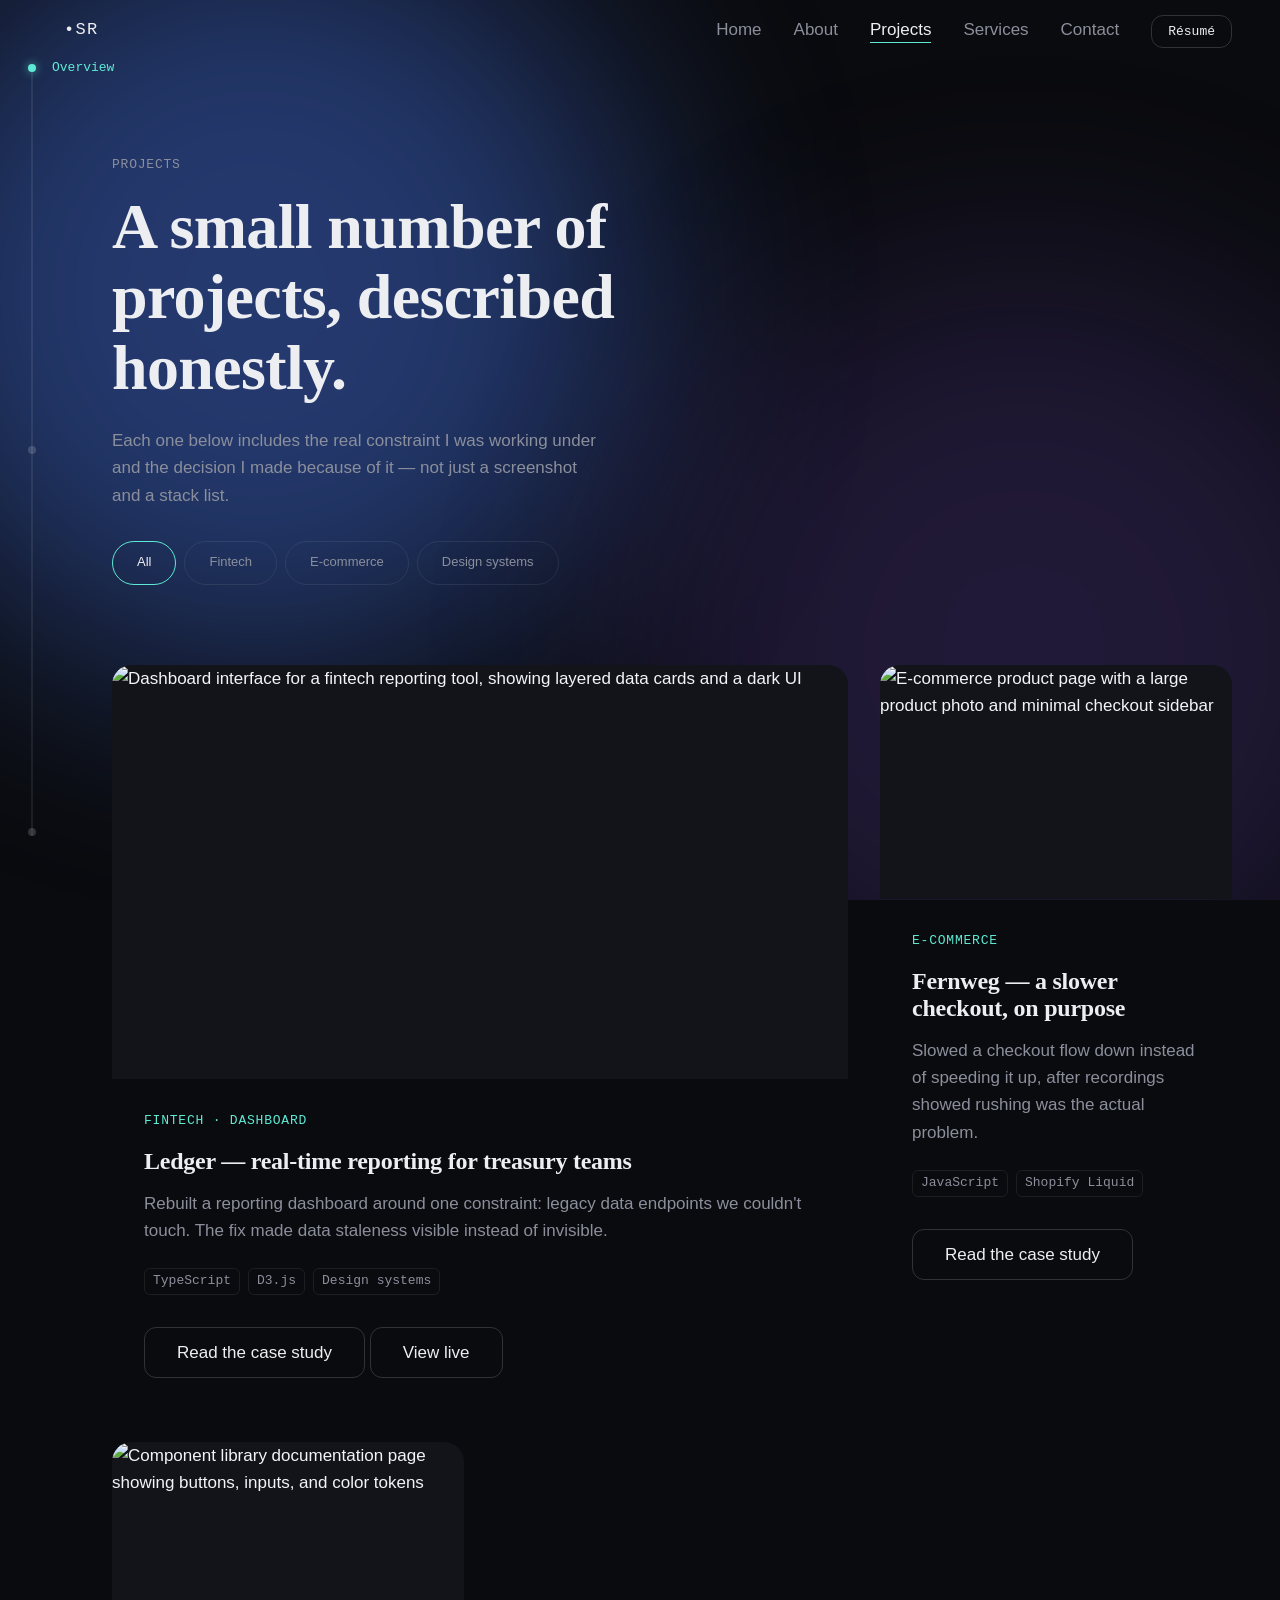
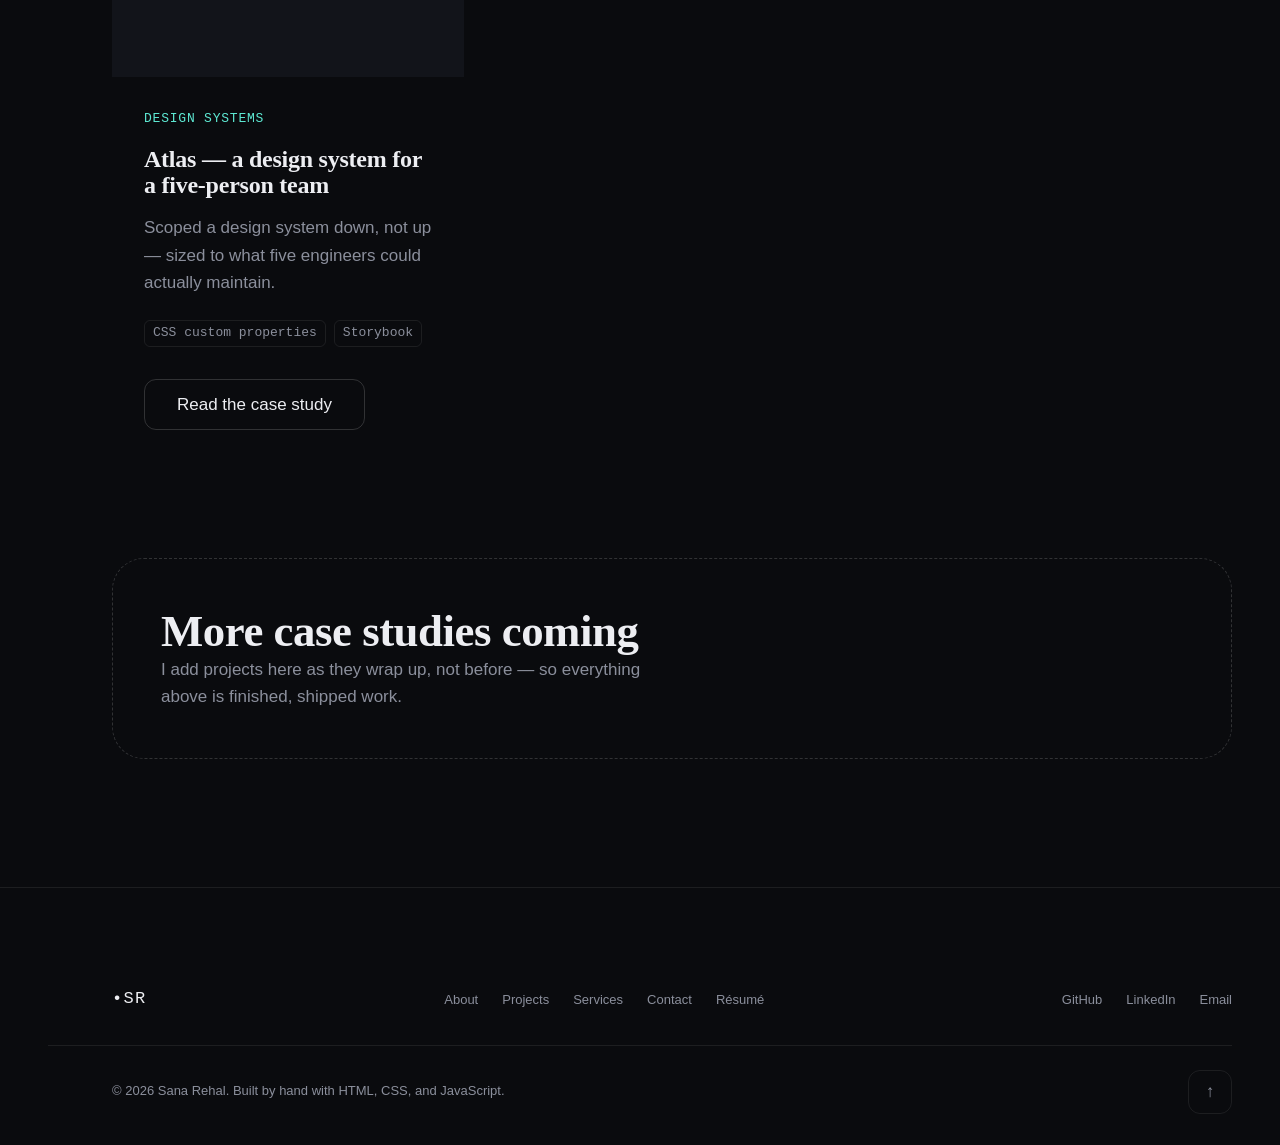
==== projects.html @ a18bfe00 "Build complete portfolio structure" ====
<!DOCTYPE html>
<html lang="en">
<head>
  <meta charset="UTF-8">
  <meta name="viewport" content="width=device-width, initial-scale=1.0">

  <title>Projects — Sana Rehal, Frontend Engineer</title>
  <meta name="description" content="Selected frontend engineering projects by Sana Rehal — fintech dashboards, e-commerce interfaces, and a design system, with the constraints and decisions behind each.">
  <meta name="author" content="Sana Rehal">

  <meta property="og:type" content="website">
  <meta property="og:title" content="Projects — Sana Rehal">
  <meta property="og:description" content="Selected work, with the reasoning behind it.">
  <meta property="og:image" content="assets/images/og-cover.jpg">

  <link rel="icon" type="image/svg+xml" href="assets/icons/favicon.svg">

  <link rel="stylesheet" href="css/base.css">
  <link rel="stylesheet" href="css/components.css">
  <link rel="stylesheet" href="css/pages.css">
</head>
<body class="page page--projects">

  <a class="u-skip-link" href="#main-content">Skip to main content</a>

  <div class="aurora" aria-hidden="true">
    <div class="aurora__source aurora__source--a"></div>
    <div class="aurora__source aurora__source--b"></div>
  </div>

  <div class="noise-layer" aria-hidden="true"></div>

  <nav class="depth-rail" aria-label="Page scroll progress">
    <div class="depth-rail__track">
      <div class="depth-rail__fill"></div>
    </div>
    <ul class="depth-rail__ticks" role="list">
      <li class="depth-rail__tick depth-rail__tick--active" data-section="projects-intro">
        <span class="depth-rail__label">Overview</span>
      </li>
      <li class="depth-rail__tick" data-section="projects-grid">
        <span class="depth-rail__label">Work</span>
      </li>
      <li class="depth-rail__tick" data-section="projects-future">
        <span class="depth-rail__label">Next up</span>
      </li>
    </ul>
  </nav>

  <header class="site-header">
    <nav class="nav" aria-label="Primary">
      <a class="nav__logo" href="index.html" aria-label="Sana Rehal — home">
        <span class="nav__logo-mark" aria-hidden="true">•SR</span>
      </a>
      <button class="nav__toggle" type="button" aria-expanded="false" aria-controls="nav-menu">
        <span class="u-visually-hidden">Open menu</span>
        <span class="nav__toggle-line" aria-hidden="true"></span>
        <span class="nav__toggle-line" aria-hidden="true"></span>
        <span class="nav__toggle-line" aria-hidden="true"></span>
      </button>
      <ul class="nav__menu" id="nav-menu" role="list">
        <li class="nav__item"><a class="nav__link" href="index.html">Home</a></li>
        <li class="nav__item"><a class="nav__link" href="about.html">About</a></li>
        <li class="nav__item"><a class="nav__link nav__link--current" href="projects.html" aria-current="page">Projects</a></li>
        <li class="nav__item"><a class="nav__link" href="services.html">Services</a></li>
        <li class="nav__item"><a class="nav__link" href="contact.html">Contact</a></li>
        <li class="nav__item"><a class="nav__link nav__link--resume" href="resume.html">Résumé</a></li>
      </ul>
    </nav>
  </header>

  <main id="main-content">

    <section class="projects-intro" id="projects-intro" aria-labelledby="projects-intro-heading">
      <p class="projects-intro__eyebrow">Projects</p>
      <h1 class="projects-intro__heading" id="projects-intro-heading">
        A small number of projects, described honestly.
      </h1>
      <p class="projects-intro__body">
        Each one below includes the real constraint I was working
        under and the decision I made because of it — not just a
        screenshot and a stack list.
      </p>

      <!-- Category filters -->
      <div class="project-filters" role="group" aria-label="Filter projects by category">
        <button class="project-filters__chip project-filters__chip--active" type="button" data-filter="all" aria-pressed="true">All</button>
        <button class="project-filters__chip" type="button" data-filter="fintech" aria-pressed="false">Fintech</button>
        <button class="project-filters__chip" type="button" data-filter="ecommerce" aria-pressed="false">E-commerce</button>
        <button class="project-filters__chip" type="button" data-filter="design-system" aria-pressed="false">Design systems</button>
      </div>
    </section>

    <section class="projects-grid-section" id="projects-grid" aria-label="Project list">
      <div class="project-grid">

        <!-- Project 1 — hero project, spans 8 columns -->
        <article
          class="project-card project-card--large"
          data-category="fintech"
          data-title="Ledger — real-time reporting for treasury teams"
          data-image="assets/images/project-placeholder-01.jpg"
          data-image-alt="Dashboard interface for a fintech reporting tool, showing layered data cards and a dark UI"
          data-full-description="Ledger's original dashboard was losing users to manual spreadsheet exports because the data displayed could be minutes or hours stale with no way to tell. The constraint was strict: five-year-old legacy data endpoints were out of scope for this project and couldn't be touched. The decision was to build an interface layer that made staleness itself visible — a small live/stale indicator tied to actual data timestamps, and a manual refresh action that was honest about what it could and couldn't guarantee. Export requests dropped by half within the first month after launch."
        >
          <div class="project-card__media" data-cursor-zone="blue">
            <img class="project-card__image" src="assets/images/project-placeholder-01.jpg" alt="Dashboard interface for a fintech reporting tool, showing layered data cards and a dark UI" width="1200" height="800" loading="lazy">
          </div>
          <div class="project-card__body">
            <p class="project-card__category font-mono">Fintech · Dashboard</p>
            <h2 class="project-card__title">Ledger — real-time reporting for treasury teams</h2>
            <p class="project-card__description">
              Rebuilt a reporting dashboard around one constraint: legacy
              data endpoints we couldn't touch. The fix made data
              staleness visible instead of invisible.
            </p>
            <ul class="project-card__tags" role="list">
              <li class="project-card__tag">TypeScript</li>
              <li class="project-card__tag">D3.js</li>
              <li class="project-card__tag">Design systems</li>
            </ul>
            <div class="project-card__links">
              <a class="btn btn--secondary" href="#" data-modal-trigger>Read the case study</a>
              <a class="btn btn--secondary" href="#" rel="noopener noreferrer">View live</a>
            </div>
          </div>
        </article>

        <!-- Project 2 — 4 columns -->
        <article
          class="project-card"
          data-category="ecommerce"
          data-title="Fernweg — a slower checkout, on purpose"
          data-image="assets/images/project-placeholder-02.jpg"
          data-image-alt="E-commerce product page with a large product photo and minimal checkout sidebar"
          data-full-description="Fernweg sells handmade travel goods and wanted a faster checkout — the usual answer. Session recordings showed the opposite problem: people were abandoning carts because the flow felt rushed for a considered, higher-priced purchase. The decision was to slow the checkout down deliberately — one clear step at a time, larger product imagery held through to payment — rather than compress it into a single page. Completed checkouts increased without any change to pricing or shipping."
        >
          <div class="project-card__media" data-cursor-zone="violet">
            <img class="project-card__image" src="assets/images/project-placeholder-02.jpg" alt="E-commerce product page with a large product photo and minimal checkout sidebar" width="1200" height="800" loading="lazy">
          </div>
          <div class="project-card__body">
            <p class="project-card__category font-mono">E-commerce</p>
            <h2 class="project-card__title">Fernweg — a slower checkout, on purpose</h2>
            <p class="project-card__description">
              Slowed a checkout flow down instead of speeding it up,
              after recordings showed rushing was the actual problem.
            </p>
            <ul class="project-card__tags" role="list">
              <li class="project-card__tag">JavaScript</li>
              <li class="project-card__tag">Shopify Liquid</li>
            </ul>
            <div class="project-card__links">
              <a class="btn btn--secondary" href="#" data-modal-trigger>Read the case study</a>
            </div>
          </div>
        </article>

        <!-- Project 3 — 4 columns -->
        <article
          class="project-card"
          data-category="design-system"
          data-title="Atlas — a design system for a five-person team"
          data-image="assets/images/project-placeholder-03.jpg"
          data-image-alt="Component library documentation page showing buttons, inputs, and color tokens"
          data-full-description="Most design system advice assumes a dedicated platform team. Atlas had to work for five engineers with no time to maintain a separate library. The decision was to keep the entire system in plain CSS custom properties and a handful of documented components, rather than a build-tooled package — deliberately smaller in scope than what's usually recommended, chosen because it matched the team's actual capacity to maintain it."
        >
          <div class="project-card__media" data-cursor-zone="blue">
            <img class="project-card__image" src="assets/images/project-placeholder-03.jpg" alt="Component library documentation page showing buttons, inputs, and color tokens" width="1200" height="800" loading="lazy">
          </div>
          <div class="project-card__body">
            <p class="project-card__category font-mono">Design systems</p>
            <h2 class="project-card__title">Atlas — a design system for a five-person team</h2>
            <p class="project-card__description">
              Scoped a design system down, not up — sized to what five
              engineers could actually maintain.
            </p>
            <ul class="project-card__tags" role="list">
              <li class="project-card__tag">CSS custom properties</li>
              <li class="project-card__tag">Storybook</li>
            </ul>
            <div class="project-card__links">
              <a class="btn btn--secondary" href="#" data-modal-trigger>Read the case study</a>
            </div>
          </div>
        </article>

        <p class="project-grid__empty" hidden>
          Nothing here yet in this category — try another filter, or see everything.
        </p>
      </div>
    </section>

    <!-- Future projects placeholder, broken out of the grid rhythm -->
    <section class="projects-future" id="projects-future" aria-labelledby="projects-future-heading">
      <div class="projects-future__card">
        <h2 class="projects-future__heading" id="projects-future-heading">More case studies coming</h2>
        <p class="projects-future__body">
          I add projects here as they wrap up, not before — so
          everything above is finished, shipped work.
        </p>
      </div>
    </section>

  </main>

  <!-- ============================================================
       Project detail modal — shared, populated from whichever card
       triggered it. Focus-trapped, Escape-dismissible (Design Bible
       rule 32). Hidden by default.
       ============================================================ -->
  <div class="project-modal" id="project-modal" role="dialog" aria-modal="true" aria-labelledby="project-modal-title" hidden>
    <div class="project-modal__dialog glass--modal">
      <button class="project-modal__close" type="button" aria-label="Close project details">✕</button>
      <img class="project-modal__image" src="" alt="">
      <p class="project-modal__category font-mono"></p>
      <h2 class="project-modal__title" id="project-modal-title"></h2>
      <p class="project-modal__full-description"></p>
    </div>
  </div>

  <footer class="site-footer">
    <div class="site-footer__top">
      <a class="site-footer__logo" href="index.html" aria-label="Sana Rehal — home">
        <span class="nav__logo-mark" aria-hidden="true">•SR</span>
      </a>
      <nav class="site-footer__links" aria-label="Footer">
        <ul class="site-footer__link-list" role="list">
          <li><a href="about.html">About</a></li>
          <li><a href="projects.html">Projects</a></li>
          <li><a href="services.html">Services</a></li>
          <li><a href="contact.html">Contact</a></li>
          <li><a href="resume.html">Résumé</a></li>
        </ul>
      </nav>
      <ul class="site-footer__social" role="list" aria-label="Social links">
        <li><a href="https://github.com/" target="_blank" rel="noopener noreferrer">GitHub</a></li>
        <li><a href="https://linkedin.com/" target="_blank" rel="noopener noreferrer">LinkedIn</a></li>
        <li><a href="mailto:hello@sanarehal.dev">Email</a></li>
      </ul>
    </div>
    <div class="site-footer__bottom">
      <p class="site-footer__copyright">
        © <span id="current-year">2026</span> Sana Rehal. Built by hand with HTML, CSS, and JavaScript.
      </p>
      <button class="site-footer__back-to-top" type="button" aria-label="Back to top">↑</button>
    </div>
  </footer>

  <div class="cursor-glow" aria-hidden="true"></div>

  <script src="js/main.js" defer></script>
  <script src="js/animations.js" defer></script>
  <script src="js/projects.js" defer></script>
</body>
</html>
---- css/base.css ----
/* ================================================================
   BASE.CSS
   Design tokens, reset, and global typography defaults ONLY.
   No component styling and no page-layout rules belong in this file
   (Design Bible §30 — CSS Architecture Philosophy). If a rule here
   starts describing how a specific component looks, it has drifted
   out of scope and belongs in components.css instead.
   ================================================================ */


/* ----------------------------------------------------------------
   1. DESIGN TOKENS
   Single source of truth for every color, spacing, radius, type,
   motion, and z-index value used anywhere in the project. Component
   and page CSS must always reference these variables — never a raw
   hex/px value (Design Bible rule 48).
   ---------------------------------------------------------------- */
:root {

  /* --- Color: void / panel base (Design Bible §18) --- */
  --bg-void: #0A0B0E;         /* primary page background — never pure #000 */
  --bg-panel: #12141A;        /* base surface under glass, before blur */
  --bg-panel-modal: #0E0F13;  /* slightly darker/denser glass for modals (§15) */

  /* --- Color: text --- */
  --text-primary: #EDEEF2;    /* never pure #FFF */
  --text-muted: #8B8F9C;
  --text-on-accent: #0A0B0E;  /* for text sitting on filled accent buttons */

  /* --- Color: the two named light sources (Design Bible §16) --- */
  --aurora-blue: #4C7FFF;     /* Aurora-A — cool, top-left, "arrival/thought" */
  --aurora-violet: #8B5CF6;   /* Aurora-B — warm, bottom-right, "output/craft" */

  /* --- Color: the single reserved signal color (Design Bible rule 2) --- */
  --accent-line: #5EEAD4;     /* depth rail + status dots ONLY. Never decorative. */

  /* --- Color: glass borders (Design Bible §14 — Elevation) --- */
  --glass-border-resting: rgba(255, 255, 255, 0.08);
  --glass-border-active: rgba(255, 255, 255, 0.16);

  /* --- Typography: font families (Design Bible §17) --- */
  --font-display: "Fraunces", Georgia, serif;         /* H1/H2 only */
  --font-body: "Inter", -apple-system, sans-serif;      /* UI + paragraphs */
  --font-mono: "JetBrains Mono", "SF Mono", monospace;  /* data, tags, wordmark */

  /* --- Typography: scale (Design Bible §17) --- */
  --text-h1: clamp(2.75rem, 5vw, 4.5rem);
  --text-h2: clamp(2rem, 3.5vw, 3rem);
  --text-h3: 1.5rem;
  --text-body: 1.0625rem;
  --text-small: 0.8125rem;

  /* --- Typography: line-height --- */
  --leading-display: 1.1;
  --leading-body: 1.6;

  /* --- Spacing: 8px base scale (Design Bible §12) --- */
  --space-1: 0.5rem;   /* 8px */
  --space-2: 1rem;     /* 16px */
  --space-3: 1.5rem;   /* 24px */
  --space-4: 2rem;     /* 32px */
  --space-5: 3rem;     /* 48px */
  --space-6: 4rem;     /* 64px */
  --space-7: 6rem;     /* 96px */
  --space-8: 8rem;     /* 128px */

  /* --- Radius: 4-step scale (Design Bible §11) --- */
  --radius-xs: 6px;
  --radius-sm: 12px;
  --radius-md: 20px;
  --radius-lg: 32px;
  --radius-pill: 999px; /* primary CTA only — see components.css */

  /* --- Elevation: blur levels (Design Bible §14 — max 2 values, ever) --- */
  --blur-level-1: 16px; /* resting glass */
  --blur-level-2: 24px; /* active/hovered glass */

  /* --- Grid (Design Bible §13) --- */
  --grid-max-width: 1440px;
  --grid-gutter: var(--space-3);

  /* --- Motion: durations (Design Bible §3 — only two speeds) --- */
  --duration-structural: 750ms;   /* page load, section reveal, page transitions */
  --duration-micro: 220ms;        /* hover, tilt, press */

  /* --- Motion: easing curves (Design Bible §3) --- */
  --ease-settle: cubic-bezier(0.16, 1, 0.3, 1);   /* structural: slight overshoot, then rest */
  --ease-linear-out: cubic-bezier(0.4, 0, 0.2, 1); /* micro-interactions: no overshoot */

  /* --- Z-index / layer system (Design Bible Layer System, §5 of Experience Architecture) --- */
  --z-void: 0;
  --z-aurora: 1;
  --z-noise: 2;
  --z-floating-objects: 3;
  --z-content: 10;
  --z-depth-rail: 20;
  --z-header: 25;
  --z-cursor-glow: 30;
  --z-overlay: 40;
}


/* ----------------------------------------------------------------
   2. FONT LOADING
   Self-hosted, woff2 only, font-display: swap, only weights actually
   used by the type hierarchy (Design Bible §39-40). Place the
   corresponding .woff2 files in /assets/fonts before launch — these
   declarations intentionally point at files that do not exist yet.
   ---------------------------------------------------------------- */
@font-face {
  font-family: "Fraunces";
  src: url("../assets/fonts/fraunces-regular.woff2") format("woff2");
  font-weight: 400;
  font-style: normal;
  font-display: swap;
}

@font-face {
  font-family: "Fraunces";
  src: url("../assets/fonts/fraunces-semibold.woff2") format("woff2");
  font-weight: 600;
  font-style: normal;
  font-display: swap;
}

@font-face {
  font-family: "Inter";
  src: url("../assets/fonts/inter-regular.woff2") format("woff2");
  font-weight: 400;
  font-style: normal;
  font-display: swap;
}

@font-face {
  font-family: "Inter";
  src: url("../assets/fonts/inter-medium.woff2") format("woff2");
  font-weight: 500;
  font-style: normal;
  font-display: swap;
}

@font-face {
  font-family: "Inter";
  src: url("../assets/fonts/inter-semibold.woff2") format("woff2");
  font-weight: 600;
  font-style: normal;
  font-display: swap;
}

@font-face {
  font-family: "JetBrains Mono";
  src: url("../assets/fonts/jetbrains-mono-regular.woff2") format("woff2");
  font-weight: 400;
  font-style: normal;
  font-display: swap;
}

@font-face {
  font-family: "JetBrains Mono";
  src: url("../assets/fonts/jetbrains-mono-medium.woff2") format("woff2");
  font-weight: 500;
  font-style: normal;
  font-display: swap;
}


/* ----------------------------------------------------------------
   3. RESET
   Minimal, modern reset — normalizes box model and removes default
   spacing without stripping semantics visitors depend on.
   ---------------------------------------------------------------- */
*,
*::before,
*::after {
  box-sizing: border-box;
  margin: 0;
  padding: 0;
}

html {
  /* Prevents iOS text-size-adjust weirdness without disabling zoom */
  -webkit-text-size-adjust: 100%;
  scroll-behavior: auto; /* native scroll only — no scroll-jacking, per Experience Architecture §6 */
}

body {
  min-height: 100vh;
  background-color: var(--bg-void);
  color: var(--text-primary);
  font-family: var(--font-body);
  font-size: var(--text-body);
  line-height: var(--leading-body);
  font-weight: 400;
  -webkit-font-smoothing: antialiased;
  overflow-x: hidden; /* guards against the floating/aurora layers ever forcing horizontal scroll */
}

img,
picture,
svg {
  display: block;
  max-width: 100%;
}

/* Images without explicit width/height still reserve space via
   aspect-ratio at the component level (pages.css / components.css) —
   this is a global fallback only. */
img {
  height: auto;
}

a {
  color: inherit;
  text-decoration: none;
}

button {
  font: inherit;
  color: inherit;
  background: none;
  border: none;
  cursor: pointer;
}

ul,
ol {
  list-style: none;
}

input,
textarea,
select {
  font: inherit;
  color: inherit;
}


/* ----------------------------------------------------------------
   4. GLOBAL TYPOGRAPHY DEFAULTS
   Element-level rules only. Component-specific type treatment
   (e.g. a card title's exact size) lives in components.css.
   ---------------------------------------------------------------- */
h1,
h2 {
  font-family: var(--font-display);
  line-height: var(--leading-display);
  font-weight: 600;
  letter-spacing: -0.01em;
}

h1 {
  font-size: var(--text-h1);
}

h2 {
  font-size: var(--text-h2);
}

h3,
h4 {
  font-family: var(--font-body);
  font-weight: 600;
  line-height: 1.3;
}

h3 {
  font-size: var(--text-h3);
}

p {
  font-family: var(--font-body);
}

/* Data/mono role — tags, dates, tech labels, depth-rail text
   (Design Bible §17). Applied via this class wherever mono content
   appears in components/pages. */
.font-mono {
  font-family: var(--font-mono);
  font-size: var(--text-small);
  letter-spacing: 0.02em;
}


/* ----------------------------------------------------------------
   5. FOCUS STATES
   Global, visible, on-brand focus ring — never removed
   (Design Bible rule 28). Uses the accent-line color since focus
   is a genuine status signal, consistent with §2's reservation of
   that color for signals only.
   ---------------------------------------------------------------- */
:focus-visible {
  outline: 2px solid var(--accent-line);
  outline-offset: 3px;
  border-radius: var(--radius-xs);
}

/* Remove the default focus ring only where :focus-visible is
   supported and not active — never remove focus styling outright. */
:focus:not(:focus-visible) {
  outline: none;
}


/* ----------------------------------------------------------------
   6. GLOBAL UTILITIES
   Layout/accessibility helpers only — never used for one-off visual
   styling that belongs in a component (Design Bible rule 46).
   ---------------------------------------------------------------- */

/* Visually hides content while keeping it available to assistive
   technology — used for icon-only buttons, decorative toggles, etc. */
.u-visually-hidden {
  position: absolute;
  width: 1px;
  height: 1px;
  padding: 0;
  margin: -1px;
  overflow: hidden;
  clip: rect(0, 0, 0, 0);
  white-space: nowrap;
  border: 0;
}

/* Skip-to-content link: visually hidden until focused, then snaps
   into view at the top of the viewport (Design Bible §27). */
.u-skip-link {
  position: absolute;
  top: -48px;
  left: var(--space-2);
  z-index: var(--z-overlay);
  padding: var(--space-1) var(--space-3);
  background-color: var(--bg-panel);
  color: var(--text-primary);
  border: 1px solid var(--glass-border-active);
  border-radius: var(--radius-sm);
  font-family: var(--font-body);
  font-weight: 500;
  transition: top var(--duration-micro) var(--ease-linear-out);
}

.u-skip-link:focus {
  top: var(--space-2);
}

/* Shared max-width content container. Component/page CSS composes
   with this rather than redefining max-width per section. */
.u-container {
  width: 100%;
  max-width: var(--grid-max-width);
  margin-inline: auto;
  padding-inline: var(--space-3);
}

@media (min-width: 768px) {
  .u-container {
    padding-inline: var(--space-5);
  }
}


/* ----------------------------------------------------------------
   7. REDUCED MOTION (global switch)
   The specific ambient/looping animations this disables live in
   components.css and animations.js; this block is the site-wide
   contract that those files must honor (Design Bible rule 24-25).
   ---------------------------------------------------------------- */
@media (prefers-reduced-motion: reduce) {
  *,
  *::before,
  *::after {
    animation-duration: 0.001ms !important;
    animation-iteration-count: 1 !important;
    transition-duration: 0.001ms !important;
    scroll-behavior: auto !important;
  }
}
---- css/components.css ----
/* ================================================================
   COMPONENTS.CSS
   Reusable, page-agnostic pieces only: glass system, nav, footer,
   buttons, cards, depth rail, decorative light/noise/cursor layers.
   A rule here must work correctly if the component is dropped into
   any page. Page-specific arrangement lives in pages.css instead
   (Design Bible §30).
   ================================================================ */


/* ----------------------------------------------------------------
   1. GLASS SYSTEM
   Three-tier hierarchy (Design Bible §15). Structural glass (nav,
   depth rail) never brightens on hover — it must stay a stable
   reference point. Content glass (cards) moves from Level 1 to
   Level 2 on hover/focus. Modal glass is visually distinct from both.
   Max 2 blur values exist site-wide — see --blur-level-1/2 in base.css.
   ---------------------------------------------------------------- */
.glass--structural {
  background-color: rgba(18, 20, 26, 0.72);
  backdrop-filter: blur(var(--blur-level-1));
  -webkit-backdrop-filter: blur(var(--blur-level-1));
  border: 1px solid var(--glass-border-resting);
}

.glass--content {
  background-color: rgba(18, 20, 26, 0.55);
  backdrop-filter: blur(var(--blur-level-1));
  -webkit-backdrop-filter: blur(var(--blur-level-1));
  border: 1px solid var(--glass-border-resting);
  transition: border-color var(--duration-micro) var(--ease-linear-out),
              background-color var(--duration-micro) var(--ease-linear-out);
}

.glass--content:hover,
.glass--content:focus-within {
  background-color: rgba(18, 20, 26, 0.68);
  backdrop-filter: blur(var(--blur-level-2));
  -webkit-backdrop-filter: blur(var(--blur-level-2));
  border-color: var(--glass-border-active);
}

.glass--modal {
  background-color: rgba(14, 15, 19, 0.86);
  backdrop-filter: blur(var(--blur-level-2));
  -webkit-backdrop-filter: blur(var(--blur-level-2));
  border: 1px solid var(--glass-border-active);
}

/* Fallback for browsers without backdrop-filter support: glass
   still reads as a solid, readable panel (Design Bible §27). */
@supports not (backdrop-filter: blur(1px)) {
  .glass--structural,
  .glass--content,
  .glass--modal {
    background-color: var(--bg-panel);
  }
}


/* ----------------------------------------------------------------
   2. DECORATIVE LIGHT / NOISE / CURSOR LAYERS
   Layer System order: void(0) → aurora(1) → noise(2) →
   floating(3) → content(10) → rail(20) → header(25) → cursor(30).
   These containers are populated/driven by main.js (scroll-reactive
   opacity) but their look and stacking are fully defined here.
   ---------------------------------------------------------------- */
.aurora {
  position: fixed;
  inset: 0;
  z-index: var(--z-aurora);
  overflow: hidden;
  pointer-events: none;
}

.aurora__source {
  position: absolute;
  width: 60vw;
  height: 60vw;
  max-width: 900px;
  max-height: 900px;
  border-radius: 50%;
  filter: blur(120px);
  will-change: opacity; /* transform is never animated on this layer — cost control */
}

.aurora__source--a {
  top: -10%;
  left: -10%;
  background: var(--aurora-blue);
  opacity: 0.35;
}

.aurora__source--b {
  bottom: -15%;
  right: -10%;
  background: var(--aurora-violet);
  opacity: 0.22; /* dimmer at rest on Home; strengthens on Projects/Services per page CSS */
}

.noise-layer {
  position: fixed;
  inset: 0;
  z-index: var(--z-noise);
  pointer-events: none;
  opacity: 0.03;
  mix-blend-mode: overlay;
  background-image: url("../assets/icons/noise.svg");
  background-repeat: repeat;
  background-size: 180px 180px;
}

.cursor-glow {
  position: fixed;
  top: 0;
  left: 0;
  z-index: var(--z-cursor-glow);
  width: 220px;
  height: 220px;
  border-radius: 50%;
  background: radial-gradient(circle, rgba(76, 127, 255, 0.16), transparent 70%);
  pointer-events: none;
  opacity: 0; /* toggled to 1 by main.js only on fine-pointer devices, over interactive zones */
  transform: translate(-50%, -50%);
  transition: opacity var(--duration-micro) var(--ease-linear-out);
}

/* Cursor glow is never rendered at all on coarse/touch pointers
   (Design Bible rule 26) — belt-and-suspenders alongside the JS
   feature detection in main.js. */
@media (hover: none), (pointer: coarse) {
  .cursor-glow {
    display: none;
  }
}

@media (prefers-reduced-motion: reduce) {
  .aurora__source {
    animation: none !important;
  }
}


/* ----------------------------------------------------------------
   3. DEPTH RAIL
   The site's signature motif (Design Bible §7). Fixed, full-height
   vertical instrument on desktop; relocates to a horizontal bar
   under the header on mobile (Design Bible §7 of Experience
   Architecture — Mobile-First Interaction Strategy).
   ---------------------------------------------------------------- */
.depth-rail {
  position: fixed;
  z-index: var(--z-depth-rail);
  top: 0;
  left: 0;
  height: 100vh;
  width: 64px;
  display: flex;
  flex-direction: column;
  align-items: center;
  padding-block: var(--space-6);
}

.depth-rail__track {
  position: relative;
  width: 2px;
  flex: 1;
  background-color: var(--glass-border-resting);
  border-radius: var(--radius-xs);
  overflow: hidden;
}

.depth-rail__fill {
  position: absolute;
  top: 0;
  left: 0;
  width: 100%;
  height: 0%; /* driven by main.js scroll listener, rAF-throttled */
  background-color: var(--accent-line);
  box-shadow: 0 0 8px rgba(94, 234, 212, 0.6);
  transition: height var(--duration-micro) linear;
}

.depth-rail__ticks {
  position: absolute;
  top: var(--space-6);
  bottom: var(--space-6);
  left: 50%;
  display: flex;
  flex-direction: column;
  justify-content: space-between;
  transform: translateX(-50%);
}

.depth-rail__tick {
  position: relative;
  width: 8px;
  height: 8px;
  border-radius: 50%;
  background-color: var(--glass-border-active);
  transition: background-color var(--duration-micro) var(--ease-linear-out),
              box-shadow var(--duration-micro) var(--ease-linear-out);
}

.depth-rail__tick--active {
  background-color: var(--accent-line);
  box-shadow: 0 0 10px rgba(94, 234, 212, 0.7);
}

.depth-rail__label {
  position: absolute;
  left: var(--space-3);
  top: 50%;
  transform: translateY(-50%);
  white-space: nowrap;
  font-family: var(--font-mono);
  font-size: var(--text-small);
  color: var(--text-muted);
  opacity: 0;
  pointer-events: none;
  transition: opacity var(--duration-micro) var(--ease-linear-out);
}

.depth-rail__tick--active .depth-rail__label {
  color: var(--accent-line);
  opacity: 1;
}

/* Mobile: rail becomes a slim horizontal bar under the header
   rather than a rotated version of the desktop rail — same
   function (position + label), different geometry appropriate to
   a narrow viewport (Design Bible / Mobile-First Interaction Strategy). */
@media (max-width: 767px) {
  .depth-rail {
    top: 64px; /* sits directly under the fixed header */
    left: 0;
    width: 100%;
    height: 3px;
    flex-direction: row;
    padding: 0;
  }

  .depth-rail__track {
    width: 100%;
    height: 100%;
  }

  .depth-rail__fill {
    width: 0%;
    height: 100%;
  }

  .depth-rail__ticks {
    display: none; /* current-section label shown in header instead on mobile */
  }
}


/* ----------------------------------------------------------------
   4. SITE HEADER / PRIMARY NAVIGATION
   Sticky glass bar, structural glass tier (never brightens).
   Underline draws from the cursor's entry direction via a JS-set
   custom property (--underline-origin), set in animations.js.
   ---------------------------------------------------------------- */
.site-header {
  position: sticky;
  top: 0;
  z-index: var(--z-header);
}

.nav {
  display: flex;
  align-items: center;
  justify-content: space-between;
  gap: var(--space-3);
  padding: var(--space-2) var(--space-3);
  margin-inline: auto;
  max-width: var(--grid-max-width);
}

@media (min-width: 768px) {
  .nav {
    padding: var(--space-2) var(--space-5);
  }
}

.nav__logo {
  display: inline-flex;
  align-items: center;
}

.nav__logo-mark {
  font-family: var(--font-mono);
  font-weight: 500;
  font-size: var(--text-body);
  letter-spacing: 0.08em;
  color: var(--text-primary);
}

/* Hamburger toggle — visible only below the desktop breakpoint */
.nav__toggle {
  display: flex;
  flex-direction: column;
  justify-content: center;
  gap: 5px;
  width: 44px;
  height: 44px; /* 44px minimum touch target, Design Bible Mobile-First Strategy */
  padding: 0;
}

.nav__toggle-line {
  display: block;
  width: 22px;
  height: 1.5px;
  background-color: var(--text-primary);
  transition: transform var(--duration-micro) var(--ease-linear-out),
              opacity var(--duration-micro) var(--ease-linear-out);
}

.nav__toggle[aria-expanded="true"] .nav__toggle-line:nth-child(2) {
  transform: translateY(6.5px) rotate(45deg);
}

.nav__toggle[aria-expanded="true"] .nav__toggle-line:nth-child(3) {
  opacity: 0;
}

.nav__toggle[aria-expanded="true"] .nav__toggle-line:nth-child(4) {
  transform: translateY(-6.5px) rotate(-45deg);
}

@media (min-width: 768px) {
  .nav__toggle {
    display: none;
  }
}

/* Menu: full-screen glass drawer on mobile, inline row on desktop */
.nav__menu {
  position: fixed;
  inset: 0;
  z-index: var(--z-overlay);
  display: flex;
  flex-direction: column;
  align-items: center;
  justify-content: center;
  gap: var(--space-4);
  background-color: rgba(10, 11, 14, 0.96);
  backdrop-filter: blur(var(--blur-level-2));
  -webkit-backdrop-filter: blur(var(--blur-level-2));
  transform: translateX(100%);
  transition: transform var(--duration-structural) var(--ease-settle);
}

.nav__menu.is-open {
  transform: translateX(0);
}

@media (min-width: 768px) {
  .nav__menu {
    position: static;
    inset: auto;
    z-index: auto;
    flex-direction: row;
    gap: var(--space-4);
    background: none;
    backdrop-filter: none;
    -webkit-backdrop-filter: none;
    transform: none;
    transition: none;
  }
}

.nav__link {
  position: relative;
  font-size: var(--text-body);
  color: var(--text-muted);
  padding-bottom: 4px;
  transition: color var(--duration-micro) var(--ease-linear-out);
}

.nav__link::after {
  content: "";
  position: absolute;
  left: 0;
  bottom: 0;
  width: 100%;
  height: 1px;
  background-color: var(--accent-line);
  transform: scaleX(0);
  transform-origin: var(--underline-origin, left);
  transition: transform var(--duration-micro) var(--ease-linear-out);
}

.nav__link:hover,
.nav__link:focus-visible {
  color: var(--text-primary);
}

.nav__link:hover::after,
.nav__link:focus-visible::after {
  transform: scaleX(1);
}

.nav__link--current {
  color: var(--text-primary);
}

.nav__link--current::after {
  transform: scaleX(1);
  transform-origin: left;
}

.nav__link--resume {
  font-family: var(--font-mono);
  font-size: var(--text-small);
  color: var(--text-primary);
  border: 1px solid var(--glass-border-active);
  border-radius: var(--radius-sm);
  padding: var(--space-1) var(--space-2);
}

.nav__link--resume::after {
  display: none; /* this link is styled as a small button, not an underline link */
}


/* ----------------------------------------------------------------
   5. BUTTONS
   Two tiers only (Design Bible §19, rule 11-12). Primary: filled,
   pill radius, slow internal gradient drift. Secondary: glass
   outline, --radius-sm. Magnetic pull + ripple are applied via
   animations.js on fine-pointer devices only.
   ---------------------------------------------------------------- */
.btn {
  display: inline-flex;
  align-items: center;
  justify-content: center;
  gap: var(--space-1);
  padding: var(--space-2) var(--space-4);
  font-family: var(--font-body);
  font-weight: 500;
  font-size: var(--text-body);
  line-height: 1;
  transition: transform var(--duration-micro) var(--ease-linear-out),
              background-position var(--duration-micro) var(--ease-linear-out),
              border-color var(--duration-micro) var(--ease-linear-out);
}

.btn:active {
  transform: scale(0.98);
}

.btn--primary {
  border-radius: var(--radius-pill);
  color: var(--text-on-accent);
  background-image: linear-gradient(
    100deg,
    var(--aurora-blue) 0%,
    var(--aurora-violet) 50%,
    var(--aurora-blue) 100%
  );
  background-size: 200% 100%;
  background-position: 0% 0%;
  animation: btn-gradient-drift 8s linear infinite;
}

.btn--primary:hover,
.btn--primary:focus-visible {
  animation-duration: 3s; /* motion speeds up in response to attention, not on its own */
}

@keyframes btn-gradient-drift {
  to {
    background-position: 200% 0%;
  }
}

.btn--secondary {
  border-radius: var(--radius-sm);
  color: var(--text-primary);
  background-color: transparent;
  border: 1px solid var(--glass-border-active);
}

.btn--secondary:hover,
.btn--secondary:focus-visible {
  border-color: var(--accent-line);
}

@media (prefers-reduced-motion: reduce) {
  .btn--primary {
    animation: none;
    background-position: 0% 0%;
  }
}


/* ----------------------------------------------------------------
   6. PROJECT CARD
   Content-glass tier. Data-driven structure so new projects never
   require new layout code (Design Bible rule 49). Cursor-relative
   tilt + glow-from-cursor-position are applied by animations.js on
   projects.html only (Design Bible — signature interaction unique
   to that page); this base card styling is shared everywhere a card
   appears, including the Home teaser.
   ---------------------------------------------------------------- */
.project-card {
  display: flex;
  flex-direction: column;
  border-radius: var(--radius-md);
  overflow: hidden;
}

.project-card__media {
  aspect-ratio: 3 / 2;
  overflow: hidden;
  background-color: var(--bg-panel);
}

.project-card__image {
  width: 100%;
  height: 100%;
  object-fit: cover;
  filter: saturate(0.9) contrast(1.05) hue-rotate(-2deg); /* cool duotone pass, Design Bible §8 */
}

.project-card__body {
  padding: var(--space-4);
  display: flex;
  flex-direction: column;
  gap: var(--space-2);
}

.project-card__category {
  font-family: var(--font-mono);
  font-size: var(--text-small);
  color: var(--accent-line);
  text-transform: uppercase;
  letter-spacing: 0.06em;
}

.project-card__title {
  font-size: var(--text-h3);
  font-weight: 600;
}

.project-card__description {
  color: var(--text-muted);
  line-height: var(--leading-body);
}

.project-card__tags {
  display: flex;
  flex-wrap: wrap;
  gap: var(--space-1);
  margin-top: var(--space-1);
}

.project-card__tag {
  font-family: var(--font-mono);
  font-size: var(--text-small);
  color: var(--text-muted);
  border: 1px solid var(--glass-border-resting);
  border-radius: var(--radius-xs);
  padding: 2px var(--space-1);
}

.project-card__links {
  margin-top: var(--space-2);
}


/* ----------------------------------------------------------------
   7. SITE FOOTER
   Minimal, shared across every page (Design Bible / Experience
   Architecture footer spec).
   ---------------------------------------------------------------- */
.site-footer {
  position: relative;
  z-index: var(--z-content);
  padding: var(--space-6) var(--space-3) var(--space-4);
  border-top: 1px solid var(--glass-border-resting);
}

@media (min-width: 768px) {
  .site-footer {
    padding: var(--space-7) var(--space-5) var(--space-4);
  }
}

.site-footer__top {
  display: flex;
  flex-direction: column;
  gap: var(--space-4);
  max-width: var(--grid-max-width);
  margin-inline: auto;
  padding-bottom: var(--space-4);
}

@media (min-width: 768px) {
  .site-footer__top {
    flex-direction: row;
    align-items: center;
    justify-content: space-between;
  }
}

.site-footer__link-list,
.site-footer__social {
  display: flex;
  flex-wrap: wrap;
  gap: var(--space-3);
}

.site-footer__link-list a,
.site-footer__social a {
  color: var(--text-muted);
  font-size: var(--text-small);
  transition: color var(--duration-micro) var(--ease-linear-out);
}

.site-footer__link-list a:hover,
.site-footer__social a:hover,
.site-footer__link-list a:focus-visible,
.site-footer__social a:focus-visible {
  color: var(--text-primary);
}

.site-footer__bottom {
  display: flex;
  flex-direction: column;
  gap: var(--space-2);
  align-items: flex-start;
  max-width: var(--grid-max-width);
  margin-inline: auto;
  padding-top: var(--space-3);
  border-top: 1px solid var(--glass-border-resting);
}

@media (min-width: 768px) {
  .site-footer__bottom {
    flex-direction: row;
    align-items: center;
    justify-content: space-between;
  }
}

.site-footer__copyright {
  font-size: var(--text-small);
  color: var(--text-muted);
}

.site-footer__back-to-top {
  width: 44px;
  height: 44px;
  border-radius: var(--radius-sm);
  border: 1px solid var(--glass-border-resting);
  color: var(--text-muted);
  transition: color var(--duration-micro) var(--ease-linear-out),
              border-color var(--duration-micro) var(--ease-linear-out);
}

.site-footer__back-to-top:hover,
.site-footer__back-to-top:focus-visible {
  color: var(--accent-line);
  border-color: var(--accent-line);
}
---- css/pages.css ----
/* ================================================================
   PAGES.CSS
   Layout and arrangement ONLY — how existing components are placed
   on a given page. Never redefines a component's own visual identity
   (that belongs in components.css). Organized by page, in build
   order; sections are appended here as each page is built.
   (Design Bible §30 — CSS Architecture Philosophy)
   ================================================================ */


/* ================================================================
   HOME (index.html)
   Four-act structure: Arrival → Approach → Proof → Next. Mapped
   1:1 to the depth rail's tick labels in the HTML.
   ================================================================ */

/* ----------------------------------------------------------------
   Shared page-level content wrapper. Leaves room for the depth
   rail on desktop so content never sits underneath it.
   ---------------------------------------------------------------- */
.page--home .aurora__source--a {
  opacity: 0.4; /* Aurora-A is strongest on Home + About intro — Design Bible §16 */
}

main {
  position: relative;
  z-index: var(--z-content);
}

@media (min-width: 768px) {
  main,
  .site-header .nav,
  .site-footer__top,
  .site-footer__bottom {
    padding-left: 64px; /* clears the fixed desktop depth rail */
  }
}

@media (max-width: 767px) {
  main {
    padding-top: 3px; /* clears the fixed mobile depth rail bar */
  }
}


/* ----------------------------------------------------------------
   ACT I — Hero
   Asymmetric split: text anchored left (~55%), portrait bleeds off
   the right edge inside a layered glass capsule. Never centered,
   never symmetric (Design Bible rule 16).
   ---------------------------------------------------------------- */
.hero {
  display: grid;
  grid-template-columns: 1fr;
  gap: var(--space-6);
  align-items: center;
  max-width: var(--grid-max-width);
  margin-inline: auto;
  padding: var(--space-6) var(--space-3) var(--space-7);
  min-height: 80vh;
}

@media (min-width: 768px) {
  .hero {
    grid-template-columns: 55% 45%;
    padding: var(--space-7) var(--space-5) var(--space-8);
    min-height: 88vh;
  }
}

.hero__content {
  display: flex;
  flex-direction: column;
  gap: var(--space-3);
  order: 2; /* mobile: portrait above headline, per Mobile-First Strategy */
}

@media (min-width: 768px) {
  .hero__content {
    order: 1;
  }
}

.hero__eyebrow {
  display: inline-flex;
  align-items: center;
  gap: var(--space-1);
  font-family: var(--font-mono);
  font-size: var(--text-small);
  color: var(--text-muted);
  text-transform: uppercase;
  letter-spacing: 0.06em;
}

.hero__status-dot {
  width: 6px;
  height: 6px;
  border-radius: 50%;
  background-color: var(--accent-line);
  box-shadow: 0 0 6px rgba(94, 234, 212, 0.7);
}

.hero__heading {
  max-width: 14ch;
}

.hero__story {
  max-width: 46ch;
  color: var(--text-muted);
  font-size: 1.125rem;
}

.hero__actions {
  display: flex;
  flex-wrap: wrap;
  gap: var(--space-2);
  margin-top: var(--space-2);
}

.hero__portrait {
  order: 1;
  position: relative;
  width: 100%;
  /* Bleeds off the viewport edge on desktop — intentionally cropped,
     not a shrunk, centered version of itself (Design Bible rule 16). */
  justify-self: center;
}

@media (min-width: 768px) {
  .hero__portrait {
    order: 2;
    justify-self: end;
    width: 110%;
    margin-right: -10%;
  }
}

.hero__portrait-glass {
  position: relative;
  border-radius: var(--radius-lg);
  overflow: hidden;
  aspect-ratio: 4 / 5;
  background-color: var(--bg-panel);
  border: 1px solid var(--glass-border-resting);
  /* Slow idle drift, independent of and out of phase with the aurora
     layer (Design Bible / Experience Architecture §2). */
  animation: hero-portrait-drift 12s var(--ease-linear-out) infinite alternate;
}

@keyframes hero-portrait-drift {
  from {
    transform: translateY(0);
  }
  to {
    transform: translateY(-10px);
  }
}

.hero__portrait-image {
  width: 100%;
  height: 100%;
  object-fit: cover;
  filter: saturate(0.9) contrast(1.05) hue-rotate(-2deg);
}

@media (prefers-reduced-motion: reduce) {
  .hero__portrait-glass {
    animation: none;
  }
}


/* ----------------------------------------------------------------
   Approach
   Three peer items — content is genuinely equal in weight, so an
   even 3-column split is the correct (not default-by-laziness)
   choice here (Design Bible §13).
   ---------------------------------------------------------------- */
.approach {
  max-width: var(--grid-max-width);
  margin-inline: auto;
  padding: var(--space-7) var(--space-3);
}

@media (min-width: 768px) {
  .approach {
    padding: var(--space-7) var(--space-5);
  }
}

.approach__heading {
  max-width: 22ch;
  margin-bottom: var(--space-5);
}

.approach__list {
  display: grid;
  grid-template-columns: 1fr;
  gap: var(--space-4);
}

@media (min-width: 768px) {
  .approach__list {
    grid-template-columns: repeat(3, 1fr);
    gap: var(--space-3);
  }
}

.approach__item {
  display: flex;
  flex-direction: column;
  gap: var(--space-1);
  padding: var(--space-3);
  border-top: 1px solid var(--glass-border-resting);
}

.approach__item-body {
  color: var(--text-muted);
}


/* ----------------------------------------------------------------
   ACT III preview — Featured work
   8/4 hierarchy carried over from the Projects page grid rule, even
   in single-card teaser form (Design Bible §13).
   ---------------------------------------------------------------- */
.featured-work {
  max-width: var(--grid-max-width);
  margin-inline: auto;
  padding: var(--space-6) var(--space-3) var(--space-7);
}

@media (min-width: 768px) {
  .featured-work {
    padding: var(--space-6) var(--space-5) var(--space-8);
  }
}

.featured-work__header {
  display: flex;
  flex-direction: column;
  gap: var(--space-1);
  margin-bottom: var(--space-4);
}

@media (min-width: 768px) {
  .featured-work__header {
    flex-direction: row;
    align-items: baseline;
    justify-content: space-between;
  }
}

.featured-work__all-link {
  font-family: var(--font-mono);
  font-size: var(--text-small);
  color: var(--accent-line);
  white-space: nowrap;
}

.project-card--featured {
  display: grid;
  grid-template-columns: 1fr;
}

@media (min-width: 768px) {
  .project-card--featured {
    grid-template-columns: 8fr 4fr; /* the 8/4 hierarchy split, applied here as columns */
  }

  .project-card--featured .project-card__media {
    aspect-ratio: auto;
    height: 100%;
  }
}


/* ----------------------------------------------------------------
   ACT V preview — Closing CTA
   Calm, centered, deliberately quiet — the one section on Home
   allowed to be symmetric, since by this point the asymmetric
   hero has already made its point (Design Bible §Motion — restraint
   increases as trust is established).
   ---------------------------------------------------------------- */
.closing-cta {
  max-width: 640px;
  margin-inline: auto;
  padding: var(--space-7) var(--space-3) var(--space-8);
  text-align: center;
  display: flex;
  flex-direction: column;
  align-items: center;
  gap: var(--space-3);
}

.closing-cta__body {
  color: var(--text-muted);
}


/* ================================================================
   ABOUT (about.html)
   Story -> Skills -> Timeline -> Stats -> Values.
   ================================================================ */
.page--about .aurora__source--a {
  opacity: 0.4; /* Aurora-A strong on About intro too — Design Bible §16 */
}

.story {
  max-width: var(--grid-max-width);
  margin-inline: auto;
  padding: var(--space-7) var(--space-3) var(--space-6);
}

@media (min-width: 768px) {
  .story {
    padding: var(--space-7) var(--space-5) var(--space-6);
  }
}

.story__eyebrow {
  font-family: var(--font-mono);
  font-size: var(--text-small);
  color: var(--text-muted);
  text-transform: uppercase;
  letter-spacing: 0.06em;
  margin-bottom: var(--space-2);
}

.story__heading {
  max-width: 20ch;
  margin-bottom: var(--space-4);
}

.story__body {
  display: flex;
  flex-direction: column;
  gap: var(--space-3);
  max-width: 62ch;
  color: var(--text-muted);
  font-size: 1.0625rem;
}

.skills {
  max-width: var(--grid-max-width);
  margin-inline: auto;
  padding: var(--space-6) var(--space-3);
}

@media (min-width: 768px) {
  .skills {
    padding: var(--space-6) var(--space-5);
  }
}

.skills__heading {
  margin-bottom: var(--space-4);
}

.skills__groups {
  display: grid;
  grid-template-columns: 1fr;
  gap: var(--space-4);
}

@media (min-width: 768px) {
  .skills__groups {
    grid-template-columns: repeat(4, 1fr);
  }
}

.skills__group-title {
  color: var(--text-muted);
  text-transform: uppercase;
  margin-bottom: var(--space-2);
}

.skills__badges {
  display: flex;
  flex-wrap: wrap;
  gap: var(--space-1);
}

.skills__badge {
  font-size: var(--text-small);
  padding: var(--space-1) var(--space-2);
  border-radius: var(--radius-sm);
  border: 1px solid var(--glass-border-resting);
  background-color: rgba(18, 20, 26, 0.4);
  color: var(--text-primary);
}

.timeline {
  max-width: var(--grid-max-width);
  margin-inline: auto;
  padding: var(--space-6) var(--space-3);
}

@media (min-width: 768px) {
  .timeline {
    padding: var(--space-6) var(--space-5);
  }
}

.timeline__heading {
  margin-bottom: var(--space-5);
}

.timeline__list {
  position: relative;
  display: flex;
  flex-direction: column;
  gap: var(--space-5);
  padding-left: var(--space-4);
  border-left: 2px solid var(--glass-border-resting);
}

.timeline__item {
  position: relative;
}

/* Fuse-fill: the connector "arms" as each node reveals, rather than
   the whole line fading in at once (Design Bible / micro-interactions
   §2, unique to this page). Implemented as a growing pseudo-element
   tied to the shared [data-reveal] state. */
.timeline__item::before {
  content: "";
  position: absolute;
  left: calc(var(--space-4) * -1 - 1px);
  top: 0;
  width: 2px;
  height: 0%;
  background-color: var(--accent-line);
  box-shadow: 0 0 8px rgba(94, 234, 212, 0.6);
  transition: height 900ms var(--ease-settle);
}

.timeline__item.is-revealed::before {
  height: 100%;
}

.timeline__marker {
  display: inline-block;
  color: var(--accent-line);
  margin-bottom: var(--space-1);
}

.timeline__title {
  margin-bottom: var(--space-1);
}

.timeline__body {
  color: var(--text-muted);
  max-width: 52ch;
}

.stats {
  max-width: var(--grid-max-width);
  margin-inline: auto;
  padding: var(--space-6) var(--space-3);
}

@media (min-width: 768px) {
  .stats {
    padding: var(--space-6) var(--space-5);
  }
}

.stats__grid {
  display: grid;
  grid-template-columns: 1fr;
  gap: var(--space-3);
}

@media (min-width: 768px) {
  .stats__grid {
    grid-template-columns: repeat(3, 1fr);
  }
}

.stats__card {
  display: flex;
  flex-direction: column;
  gap: var(--space-1);
  padding: var(--space-4);
  border-radius: var(--radius-md);
  border: 1px solid var(--glass-border-resting);
  background-color: rgba(18, 20, 26, 0.4);
}

.stats__number {
  font-size: 2rem;
  color: var(--accent-line);
}

.stats__label {
  color: var(--text-muted);
  font-size: var(--text-small);
}

.values {
  max-width: var(--grid-max-width);
  margin-inline: auto;
  padding: var(--space-6) var(--space-3) var(--space-8);
}

@media (min-width: 768px) {
  .values {
    padding: var(--space-6) var(--space-5) var(--space-8);
  }
}

.values__heading {
  margin-bottom: var(--space-4);
}

.values__grid {
  display: grid;
  grid-template-columns: 1fr;
  gap: var(--space-3);
}

@media (min-width: 768px) {
  .values__grid {
    grid-template-columns: repeat(3, 1fr);
  }
}

.values__item {
  padding: var(--space-3);
  border-top: 1px solid var(--glass-border-resting);
}

.values__item-body {
  color: var(--text-muted);
}


/* ================================================================
   PROJECTS (projects.html)
   Overview -> filterable grid (8/4 hierarchy) -> future work.
   ================================================================ */
.page--projects .aurora__source--b {
  opacity: 0.3; /* Aurora-B strongest on Projects/Services — Design Bible §16 */
}

.projects-intro {
  max-width: var(--grid-max-width);
  margin-inline: auto;
  padding: var(--space-7) var(--space-3) var(--space-5);
}

@media (min-width: 768px) {
  .projects-intro {
    padding: var(--space-7) var(--space-5) var(--space-5);
  }
}

.projects-intro__eyebrow {
  font-family: var(--font-mono);
  font-size: var(--text-small);
  color: var(--text-muted);
  text-transform: uppercase;
  letter-spacing: 0.06em;
  margin-bottom: var(--space-2);
}

.projects-intro__heading {
  max-width: 20ch;
  margin-bottom: var(--space-3);
}

.projects-intro__body {
  max-width: 52ch;
  color: var(--text-muted);
  margin-bottom: var(--space-4);
}

.project-filters {
  display: flex;
  flex-wrap: wrap;
  gap: var(--space-1);
}

.project-filters__chip {
  padding: var(--space-1) var(--space-3);
  border-radius: var(--radius-pill);
  border: 1px solid var(--glass-border-resting);
  color: var(--text-muted);
  font-size: var(--text-small);
  min-height: 44px; /* touch target, Design Bible Mobile-First Strategy */
  transition: border-color var(--duration-micro) var(--ease-linear-out),
              color var(--duration-micro) var(--ease-linear-out);
}

.project-filters__chip--active {
  color: var(--text-primary);
  border-color: var(--accent-line);
}

.projects-grid-section {
  max-width: var(--grid-max-width);
  margin-inline: auto;
  padding: var(--space-4) var(--space-3) var(--space-7);
}

@media (min-width: 768px) {
  .projects-grid-section {
    padding: var(--space-4) var(--space-5) var(--space-7);
  }
}

.project-grid {
  display: grid;
  grid-template-columns: 1fr;
  gap: var(--space-4);
}

@media (min-width: 768px) {
  .project-grid {
    grid-template-columns: repeat(12, 1fr);
  }

  /* First project is the hero project, spans 8 of 12 columns; the
     rest take 4 — one deliberate hierarchy, not a flat repeating
     grid (Design Bible §13). */
  .project-card--large {
    grid-column: span 8;
  }

  .project-card:not(.project-card--large) {
    grid-column: span 4;
  }
}

.project-card--large .project-card__media {
  aspect-ratio: 16 / 9;
}

.project-grid__empty {
  grid-column: 1 / -1;
  color: var(--text-muted);
  text-align: center;
  padding: var(--space-5) 0;
}

.projects-future {
  max-width: var(--grid-max-width);
  margin-inline: auto;
  padding: 0 var(--space-3) var(--space-8);
}

@media (min-width: 768px) {
  .projects-future {
    padding: 0 var(--space-5) var(--space-8);
  }
}

.projects-future__card {
  padding: var(--space-5);
  border: 1px dashed var(--glass-border-active);
  border-radius: var(--radius-lg);
}

.projects-future__body {
  color: var(--text-muted);
  max-width: 52ch;
}

/* Project detail modal — top layer, own dimmed backdrop
   (Design Bible §15, glass hierarchy tier 3). */
.project-modal {
  position: fixed;
  inset: 0;
  z-index: var(--z-overlay);
  align-items: center;
  justify-content: center;
  padding: var(--space-3);
  background-color: rgba(6, 7, 9, 0.7);
}

/* The .project-modal rule above sets `display: flex`, which has
   higher specificity than the browser's default `[hidden] { display:
   none }` and would otherwise override it — silently showing an
   empty modal on every page load. This rule restores correct
   hidden-attribute behavior; JS in projects.js only ever toggles
   the `hidden` attribute, never a class, so this must stay in sync
   with that approach. */
.project-modal[hidden] {
  display: none;
}

.project-modal:not([hidden]) {
  display: flex;
}

.project-modal__dialog {
  position: relative;
  max-width: 640px;
  width: 100%;
  max-height: 85vh;
  overflow-y: auto;
  padding: var(--space-5);
  border-radius: var(--radius-lg);
}

.project-modal__close {
  position: absolute;
  top: var(--space-3);
  right: var(--space-3);
  width: 40px;
  height: 40px;
  border-radius: var(--radius-sm);
  border: 1px solid var(--glass-border-resting);
  color: var(--text-muted);
}

.project-modal__image {
  width: 100%;
  aspect-ratio: 16 / 9;
  object-fit: cover;
  border-radius: var(--radius-md);
  margin-bottom: var(--space-3);
}

.project-modal__category {
  color: var(--accent-line);
  text-transform: uppercase;
  margin-bottom: var(--space-1);
}

.project-modal__title {
  margin-bottom: var(--space-2);
}

.project-modal__full-description {
  color: var(--text-muted);
  line-height: var(--leading-body);
}


/* ================================================================
   SERVICES (services.html)
   Five distinct micro-layouts, one broken-rhythm future card.
   ================================================================ */
.page--services .aurora__source--b {
  opacity: 0.3;
}

.services-intro {
  max-width: var(--grid-max-width);
  margin-inline: auto;
  padding: var(--space-7) var(--space-3) var(--space-5);
}

@media (min-width: 768px) {
  .services-intro {
    padding: var(--space-7) var(--space-5) var(--space-5);
  }
}

.services-intro__eyebrow {
  font-family: var(--font-mono);
  font-size: var(--text-small);
  color: var(--text-muted);
  text-transform: uppercase;
  letter-spacing: 0.06em;
  margin-bottom: var(--space-2);
}

.services-intro__heading {
  max-width: 20ch;
  margin-bottom: var(--space-3);
}

.services-intro__body {
  max-width: 52ch;
  color: var(--text-muted);
}

.services-list {
  display: flex;
  flex-direction: column;
  gap: var(--space-3);
  max-width: var(--grid-max-width);
  margin-inline: auto;
  padding: 0 var(--space-3) var(--space-6);
}

@media (min-width: 768px) {
  .services-list {
    padding: 0 var(--space-5) var(--space-6);
  }
}

.service-card {
  padding: var(--space-4);
  border-radius: var(--radius-md);
  border: 1px solid var(--glass-border-resting);
  background-color: rgba(18, 20, 26, 0.4);
}

.service-card__title {
  margin-bottom: var(--space-1);
}

.service-card__body {
  color: var(--text-muted);
  max-width: 60ch;
}

/* 01 — text-left / number-right */
.service-card--split {
  display: flex;
  align-items: flex-start;
  justify-content: space-between;
  gap: var(--space-3);
}

.service-card__mark {
  font-size: 1.5rem;
  color: var(--glass-border-active);
}

/* 02 — icon-left */
.service-card--icon-lead {
  display: flex;
  align-items: flex-start;
  gap: var(--space-3);
}

.service-card__icon {
  flex-shrink: 0;
  width: 32px;
  height: 32px;
  color: var(--accent-line);
}

/* 03 — wide, quote-style, no icon/number at all */
.service-card--wide {
  padding: var(--space-5);
}

.service-card--wide .service-card__title {
  font-size: var(--text-h3);
}

/* 04 — icon-right (mirrors 02, but reversed, and text leads) */
.service-card--icon-trail {
  display: flex;
  align-items: flex-start;
  justify-content: space-between;
  gap: var(--space-3);
}

/* 05 — stacked, quieter, closes the rhythm */
.service-card--stat {
  border-style: solid;
}

.services-future {
  max-width: var(--grid-max-width);
  margin-inline: auto;
  padding: 0 var(--space-3) var(--space-8);
}

@media (min-width: 768px) {
  .services-future {
    padding: 0 var(--space-5) var(--space-8);
  }
}

.services-future__card {
  padding: var(--space-5);
  border: 1px dashed var(--glass-border-active);
  border-radius: var(--radius-lg);
}

.services-future__body {
  color: var(--text-muted);
  max-width: 56ch;
}


/* ================================================================
   CONTACT (contact.html)
   Split screen: intro + floating contact cards (left), glass form
   (right). Denser, slightly darker glass than other pages (Design
   Bible / Experience Architecture — "dimming the lights" moment).
   ================================================================ */
.page--contact .aurora__source--a {
  opacity: 0.22;
}

.page--contact .aurora__source--b {
  opacity: 0.32;
}

.contact-main {
  display: grid;
  grid-template-columns: 1fr;
  gap: var(--space-5);
  max-width: var(--grid-max-width);
  margin-inline: auto;
  padding: var(--space-7) var(--space-3);
}

@media (min-width: 768px) {
  .contact-main {
    grid-template-columns: 5fr 7fr;
    padding: var(--space-7) var(--space-5);
  }
}

.contact-main__eyebrow {
  font-family: var(--font-mono);
  font-size: var(--text-small);
  color: var(--text-muted);
  text-transform: uppercase;
  letter-spacing: 0.06em;
  margin-bottom: var(--space-2);
}

.contact-main__heading {
  max-width: 16ch;
  margin-bottom: var(--space-3);
}

.contact-main__body {
  color: var(--text-muted);
  max-width: 44ch;
  margin-bottom: var(--space-4);
}

.contact-cards {
  display: flex;
  flex-direction: column;
  gap: var(--space-2);
}

.contact-cards__item {
  display: flex;
  flex-direction: column;
  padding: var(--space-2) var(--space-3);
  border-radius: var(--radius-sm);
  border: 1px solid var(--glass-border-resting);
  background-color: rgba(18, 20, 26, 0.4);
  /* Scattered, offset placement rather than a perfectly even stack
     (Design Bible / Experience Architecture — "offset like
     scattered instrument readouts"). */
}

.contact-cards__item:nth-child(2) {
  margin-left: var(--space-3);
}

.contact-cards__item:nth-child(4) {
  margin-left: var(--space-2);
}

.contact-cards__label {
  color: var(--text-muted);
  margin-bottom: 2px;
}

.contact-form-wrapper {
  position: relative;
  padding: var(--space-5);
  border-radius: var(--radius-lg);
  transition: transform 500ms var(--ease-settle);
}

.contact-form-wrapper--settled {
  transform: scale(0.99);
}

.contact-form {
  display: flex;
  flex-direction: column;
  gap: var(--space-3);
}

.contact-form__field {
  display: flex;
  flex-direction: column;
  gap: var(--space-1);
}

.contact-form__label {
  font-size: var(--text-small);
  color: var(--text-muted);
}

.contact-form__input {
  padding: var(--space-2);
  border-radius: var(--radius-sm);
  border: 1px solid var(--glass-border-resting);
  background-color: rgba(10, 11, 14, 0.4);
  color: var(--text-primary);
  transition: border-color var(--duration-micro) var(--ease-linear-out),
              box-shadow var(--duration-micro) var(--ease-linear-out);
}

/* Field glows from within on focus — border brightens + soft inner
   glow, not an outer box-shadow halo (Design Bible / micro-
   interactions §2). */
.contact-form__input:focus {
  border-color: var(--accent-line);
  box-shadow: inset 0 0 12px rgba(94, 234, 212, 0.15);
  outline: none; /* :focus-visible global ring still applies for keyboard users */
}

.contact-form__input--textarea {
  resize: vertical;
  min-height: 120px;
}

.contact-form__error {
  color: #F87171;
  font-size: var(--text-small);
}

.contact-form__submit {
  align-self: flex-start;
  margin-top: var(--space-1);
  min-height: 44px;
}

.contact-form__success {
  flex-direction: column;
  align-items: center;
  gap: var(--space-2);
  text-align: center;
  padding: var(--space-4) 0;
}

/* Same fix as .project-modal above — see that comment for why this
   pairing is required whenever a component sets its own `display`
   and is also toggled via the `hidden` attribute from JS. */
.contact-form__success[hidden] {
  display: none;
}

.contact-form__success:not([hidden]) {
  display: flex;
}

.contact-form__check {
  width: 64px;
  height: 64px;
}

.contact-form__check-circle {
  stroke: var(--accent-line);
  stroke-width: 2;
  stroke-dasharray: 151;
  stroke-dashoffset: 151;
}

.contact-form__check-mark {
  stroke: var(--accent-line);
  stroke-width: 3;
  stroke-linecap: round;
  stroke-linejoin: round;
  stroke-dasharray: 36;
  stroke-dashoffset: 36;
}

.contact-form__success.is-visible .contact-form__check-circle {
  animation: check-circle-draw 500ms var(--ease-settle) forwards;
}

.contact-form__success.is-visible .contact-form__check-mark {
  animation: check-mark-draw 400ms var(--ease-settle) 450ms forwards;
}

@keyframes check-circle-draw {
  to {
    stroke-dashoffset: 0;
  }
}

@keyframes check-mark-draw {
  to {
    stroke-dashoffset: 0;
  }
}

@media (prefers-reduced-motion: reduce) {
  .contact-form__success.is-visible .contact-form__check-circle,
  .contact-form__success.is-visible .contact-form__check-mark {
    animation: none;
    stroke-dashoffset: 0;
  }
}

.contact-location {
  max-width: var(--grid-max-width);
  margin-inline: auto;
  padding: 0 var(--space-3) var(--space-8);
}

@media (min-width: 768px) {
  .contact-location {
    padding: 0 var(--space-5) var(--space-8);
  }
}

.contact-location__heading {
  margin-bottom: var(--space-3);
}

.contact-location__map {
  aspect-ratio: 16 / 6;
  border-radius: var(--radius-md);
  border: 1px solid var(--glass-border-resting);
  background-color: var(--bg-panel);
  display: flex;
  align-items: center;
  justify-content: center;
}

.contact-location__map-label {
  color: var(--text-muted);
}


/* ================================================================
   RÉSUMÉ (resume.html)
   Print-friendly, calm — the most restrained page on the site.
   ================================================================ */
.resume-summary,
.resume-experience,
.resume-education {
  max-width: 760px;
  margin-inline: auto;
  padding: var(--space-6) var(--space-3);
}

@media (min-width: 768px) {
  .resume-summary,
  .resume-experience,
  .resume-education {
    padding: var(--space-6) var(--space-5);
  }
}

.resume-summary {
  padding-top: var(--space-7);
}

.resume-summary__eyebrow {
  font-family: var(--font-mono);
  font-size: var(--text-small);
  color: var(--text-muted);
  text-transform: uppercase;
  letter-spacing: 0.06em;
  margin-bottom: var(--space-2);
}

.resume-summary__role {
  color: var(--accent-line);
  font-family: var(--font-mono);
  margin-bottom: var(--space-3);
}

.resume-summary__body {
  color: var(--text-muted);
  max-width: 56ch;
  margin-bottom: var(--space-4);
}

.resume-experience__heading,
.resume-education__heading {
  margin-bottom: var(--space-4);
}

.resume-entry {
  padding: var(--space-3) 0;
  border-top: 1px solid var(--glass-border-resting);
}

.resume-entry__header {
  display: flex;
  flex-direction: column;
  gap: 2px;
  margin-bottom: var(--space-1);
}

@media (min-width: 768px) {
  .resume-entry__header {
    flex-direction: row;
    align-items: baseline;
    justify-content: space-between;
  }
}

.resume-entry__period {
  color: var(--text-muted);
  white-space: nowrap;
}

.resume-entry__body {
  color: var(--text-muted);
  max-width: 60ch;
}

@media print {
  .depth-rail,
  .site-header,
  .site-footer,
  .aurora,
  .noise-layer,
  .cursor-glow {
    display: none !important;
  }

  body {
    background: #fff;
    color: #000;
  }

  main {
    padding-left: 0 !important;
  }
}
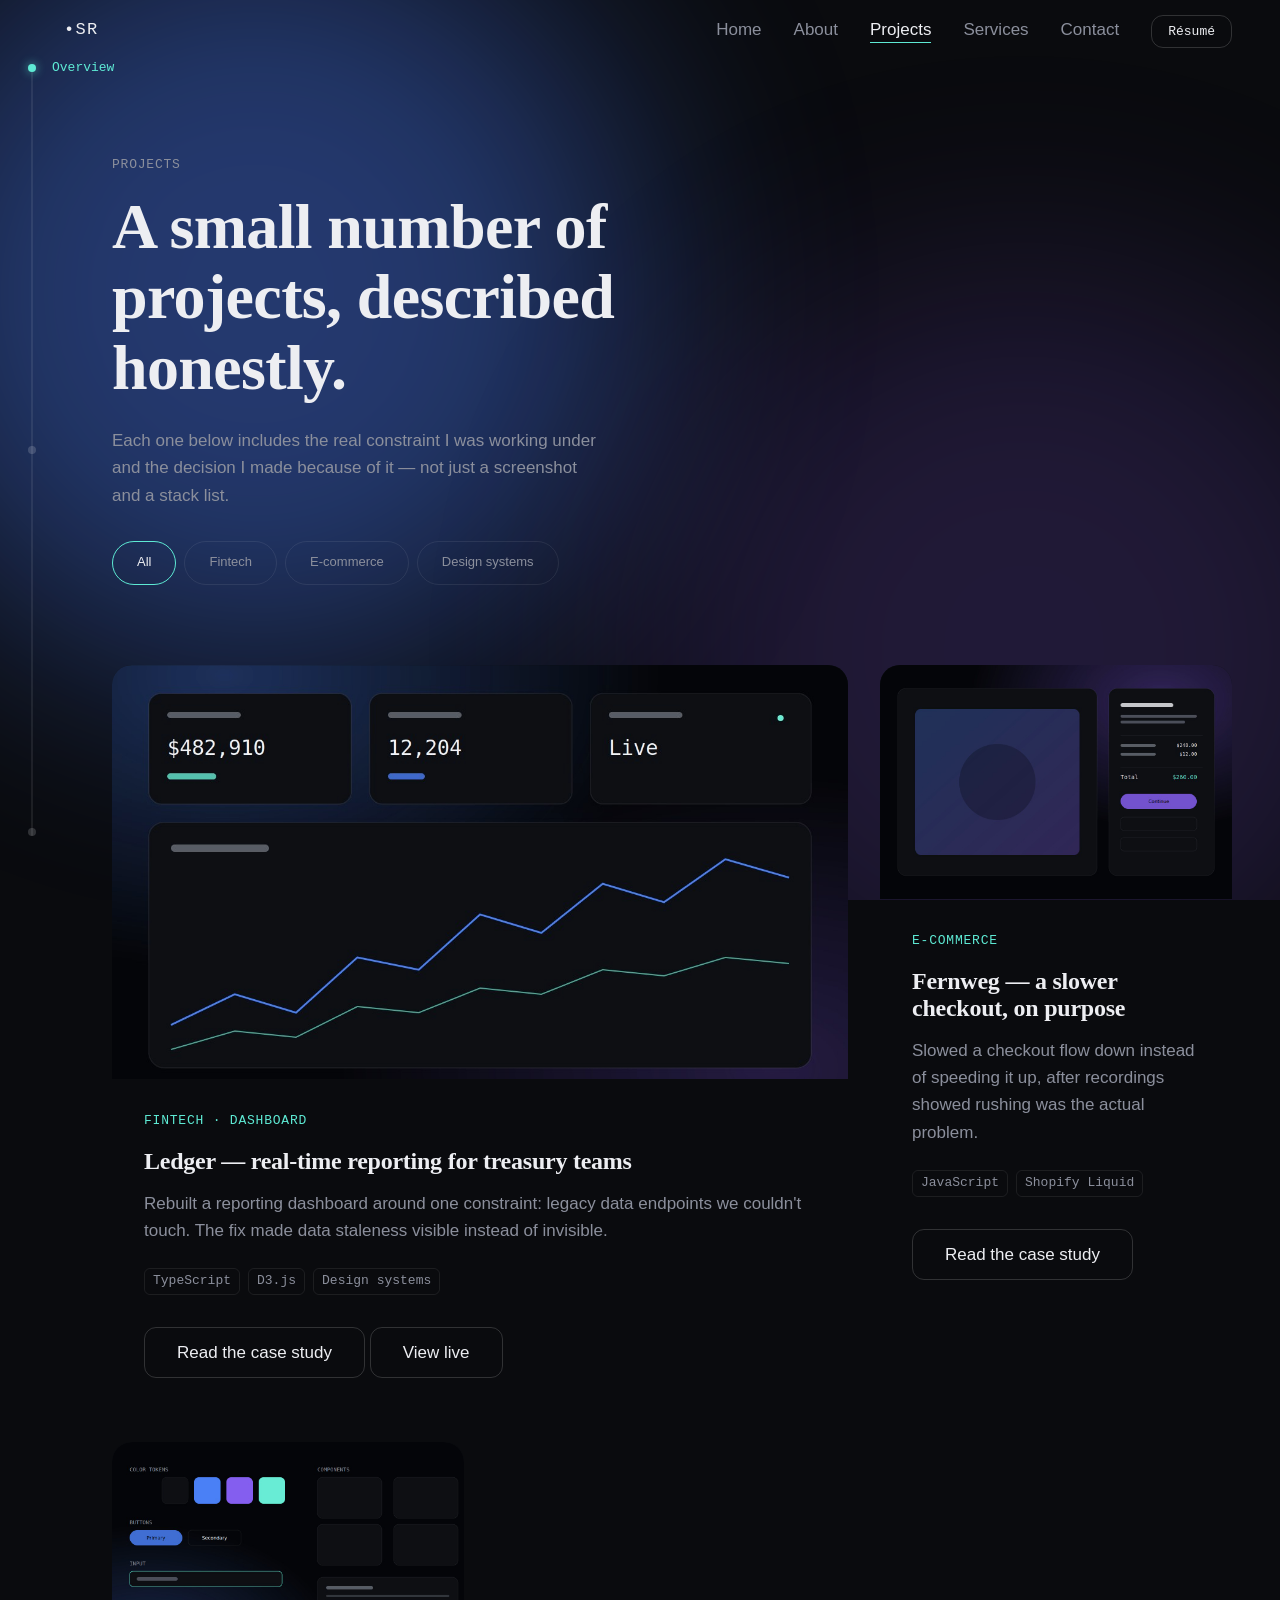
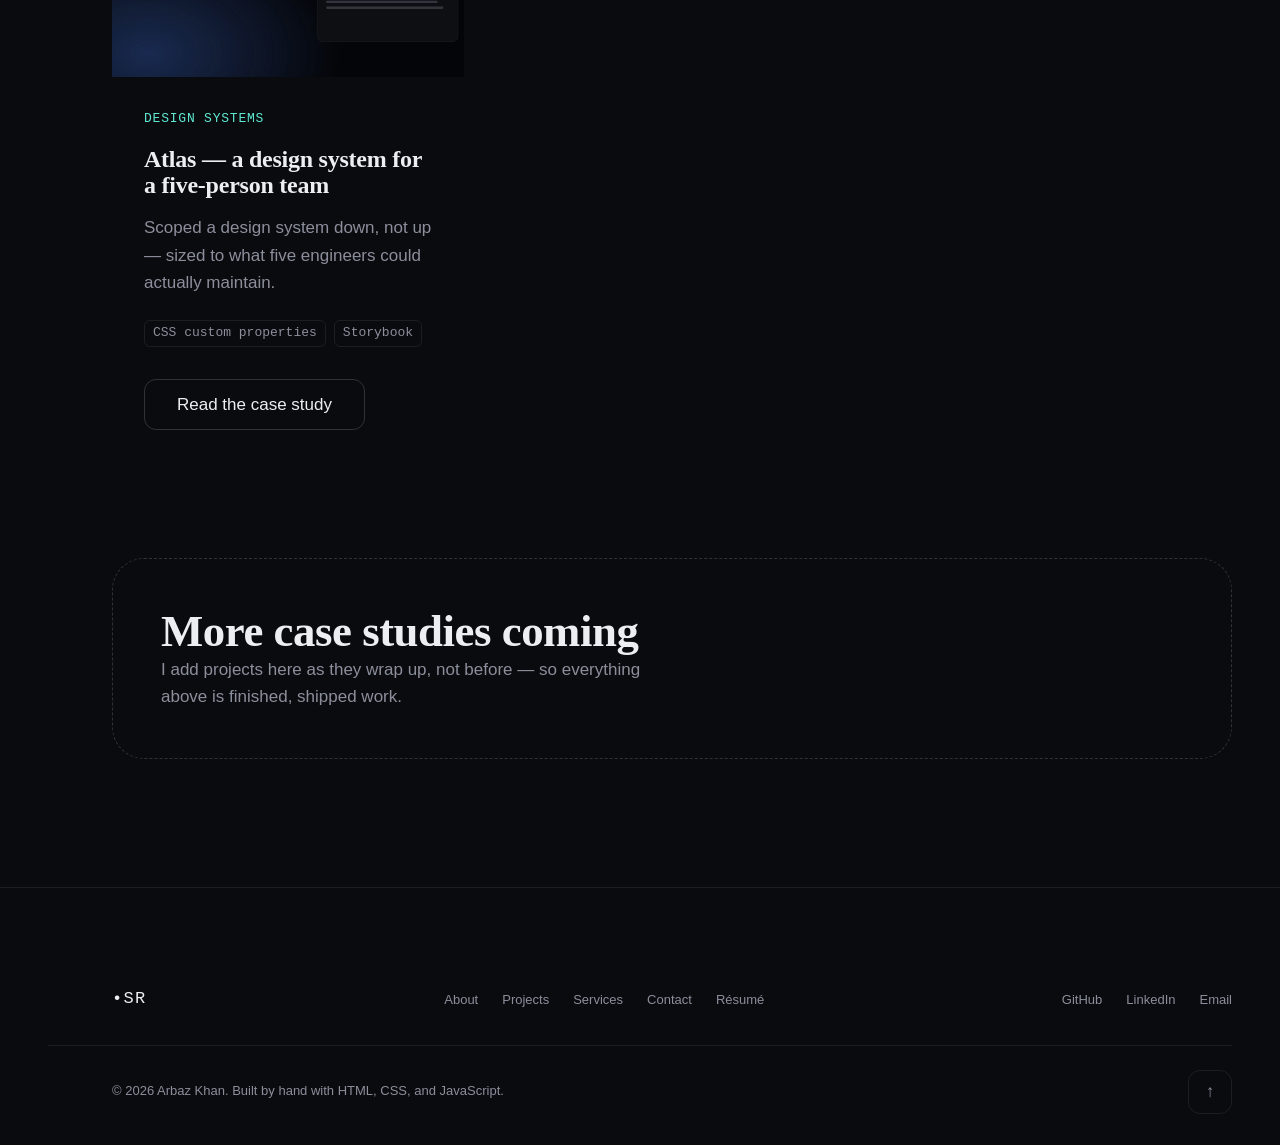
==== commit 986b8cb0: "Update profile image and refine portfolio styling" ====
--- a/projects.html
+++ b/projects.html
@@ -240,7 +240,7 @@
     </div>
     <div class="site-footer__bottom">
       <p class="site-footer__copyright">
-        © <span id="current-year">2026</span> Sana Rehal. Built by hand with HTML, CSS, and JavaScript.
+        © <span id="current-year">2026</span> Arbaz Khan. Built by hand with HTML, CSS, and JavaScript.
       </p>
       <button class="site-footer__back-to-top" type="button" aria-label="Back to top">↑</button>
     </div>
--- a/css/pages.css
+++ b/css/pages.css
@@ -58,6 +58,8 @@
   margin-inline: auto;
   padding: var(--space-6) var(--space-3) var(--space-7);
   min-height: 80vh;
+  overflow: hidden; /* contains the portrait's edge-bleed within the section,
+                        so it never pushes past the actual viewport edge */
 }
 
 @media (min-width: 768px) {
@@ -130,8 +132,10 @@
   .hero__portrait {
     order: 2;
     justify-self: end;
-    width: 110%;
-    margin-right: -10%;
+    width: 100%;
+    /* No edge-bleed transform — a real photo shouldn't have its
+       subject cropped off-screen. Asymmetry now comes only from the
+       55/45 grid split, not from pushing the image past the frame. */
   }
 }
 
@@ -1223,4 +1227,4 @@
   main {
     padding-left: 0 !important;
   }
-}
+}
